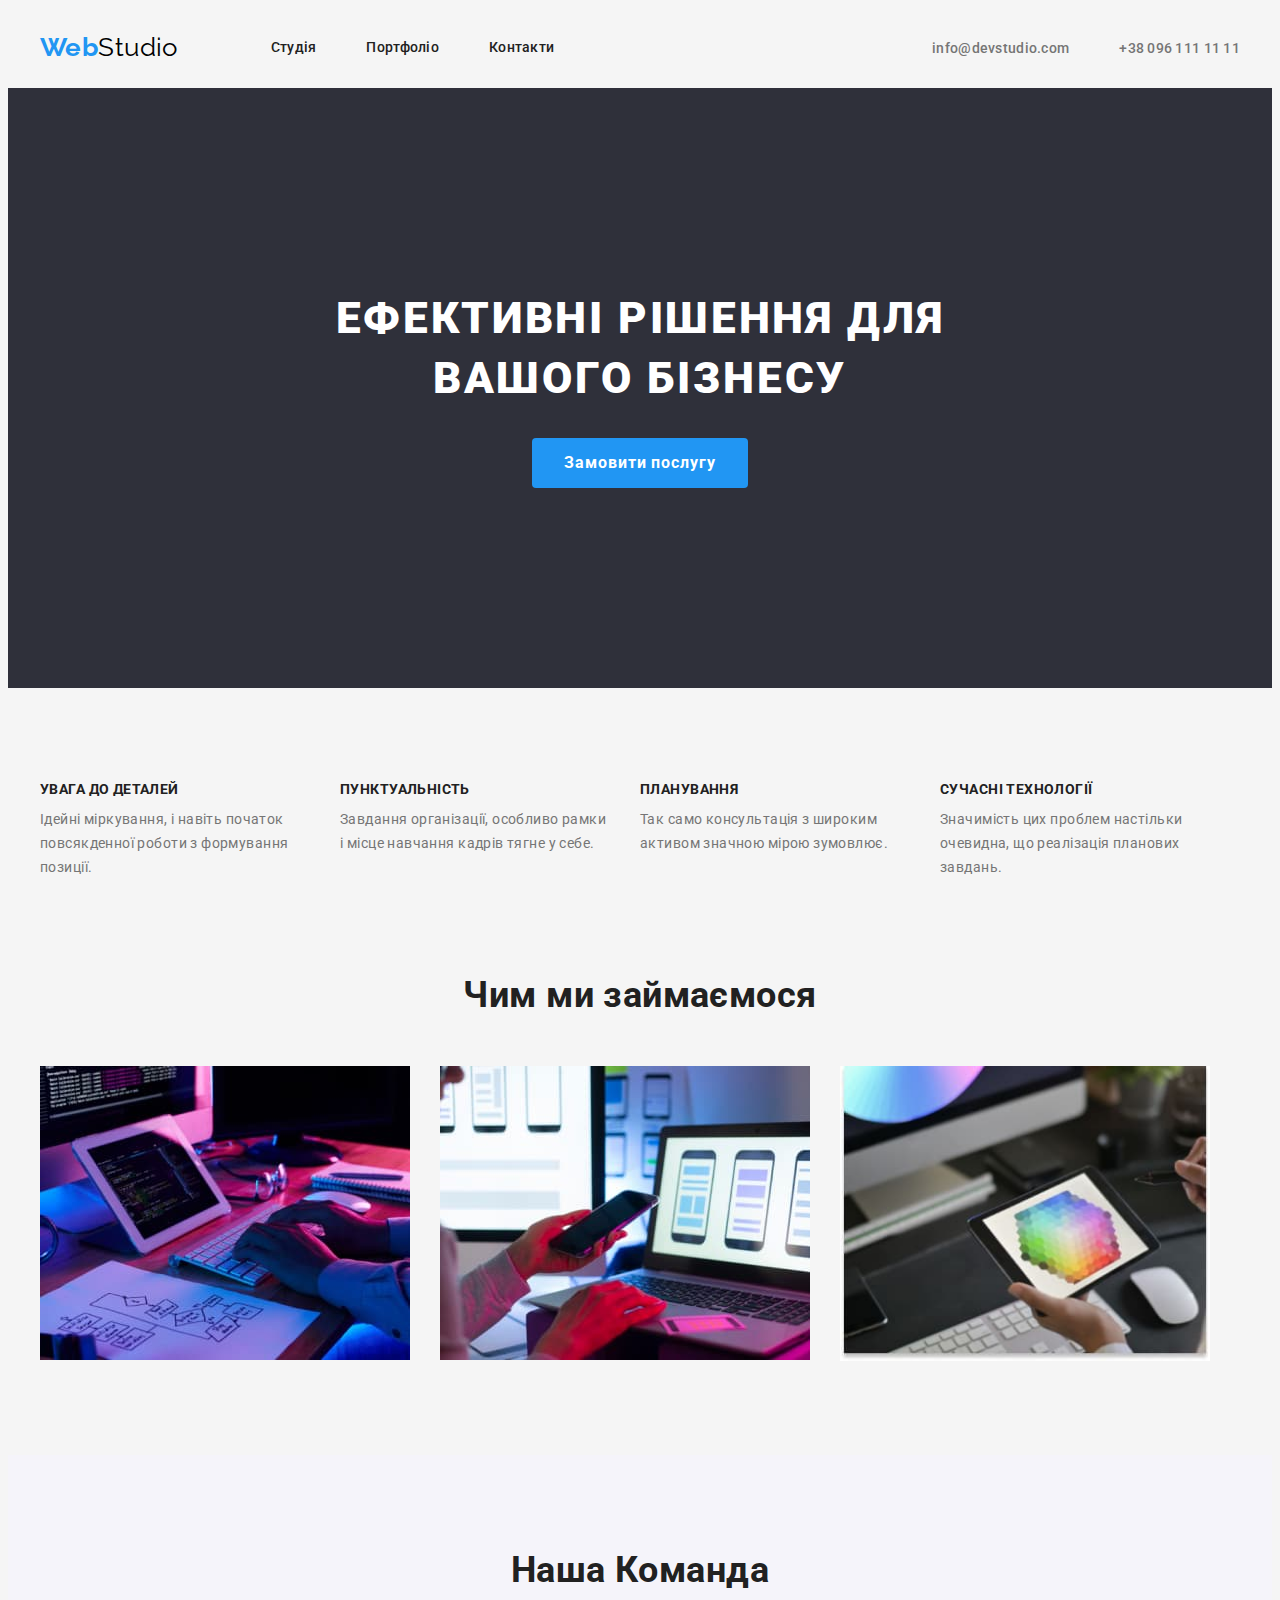
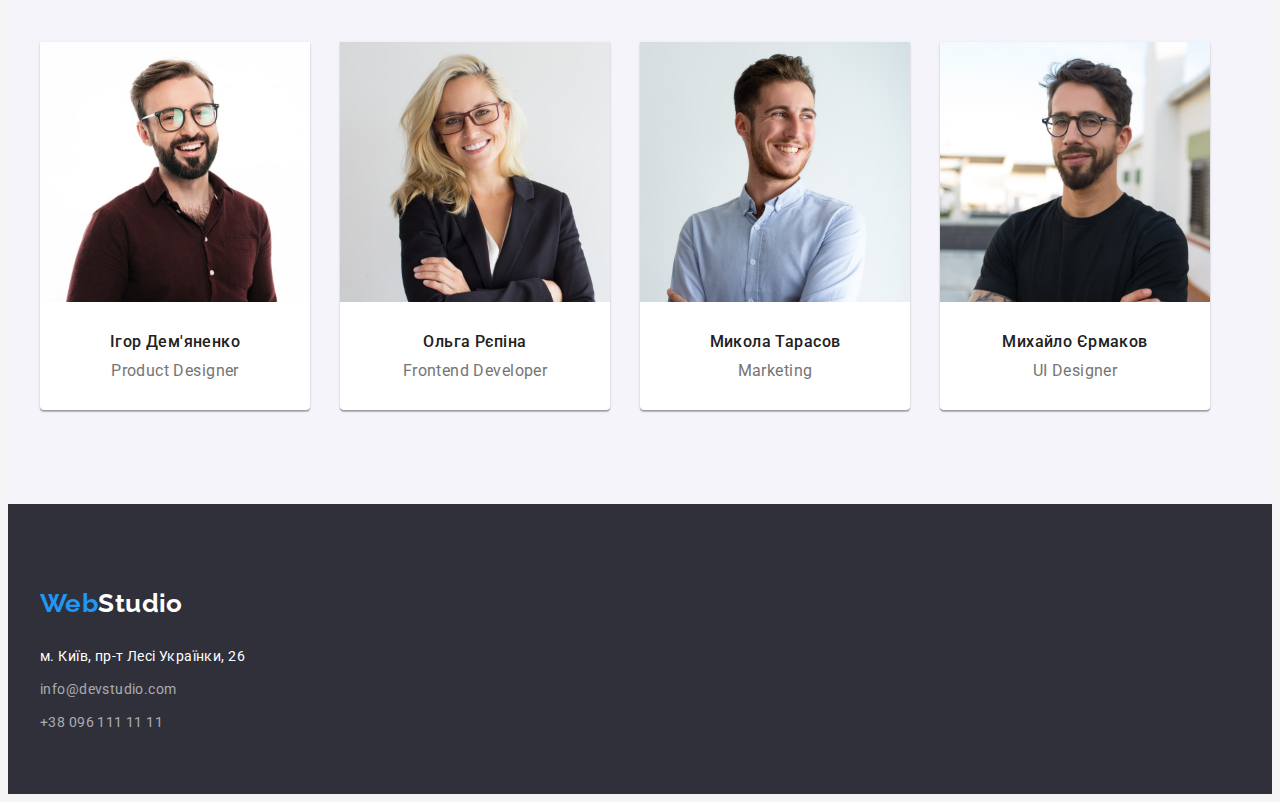
==== index.html @ d406f7ed "Initial commit" ====
<!DOCTYPE html>
<html lang="uk">
  <head>
    <meta charset="UTF-8" />
    <meta http-equiv="X-UA-Compatible" content="IE=edge" />
    <meta name="viewport" content="width=device-width, initial-scale=1.0" />
    <title>WebStudio</title>

    <!--Fonts-->
    <link rel="preconnect" href="https://fonts.googleapis.com" />
    <link rel="preconnect" href="https://fonts.gstatic.com" crossorigin />
    <link
      href="https://fonts.googleapis.com/css2?family=Raleway:wght@700&family=Roboto:wght@400;500;700;900&display=swap"
      rel="stylesheet"
    />
    <!-- Modern normalize-->
    <link
      rel="stylesheet"
      href="https://cdnjs.cloudflare.com/ajax/libs/modern-normalize/1.1.0/modern-normalize.min.css"
      integrity="sha512-wpPYUAdjBVSE4KJnH1VR1HeZfpl1ub8YT/NKx4PuQ5NmX2tKuGu6U/JRp5y+Y8XG2tV+wKQpNHVUX03MfMFn9Q=="
      crossorigin="anonymous"
      referrerpolicy="no-referrer"
    />

    <!--Custom styles-->
    <link rel="stylesheet" href="./css/styles.css" />
  </head>
  <body class="page">
    <!--Шапка сайту-->
    <header class="header-page">
      <div class="container header-container">
        <a class="logo" href="./index.html"
          >Web<span class="logo-header">Studio</span></a
        >
        <nav class="site-nav">
          <ul class="list-nav list">
            <li class="list-item header-item">
              <a class="link-nav" href="./index.html">Студія</a>
            </li>
            <li class="list-item header-item">
              <a class="link-nav" href="./portfolio.html">Портфоліо</a>
            </li>
            <li class="list-item header-item">
              <a class="link-nav" href="">Контакти</a>
            </li>
          </ul>
        </nav>

        <ul class="header-group list">
          <li class="list-item">
            <a class="link-contact" href="mailto:info@devstudio.com"
              >info@devstudio.com</a
            >
          </li>
          <li class="list-item">
            <a class="link-contact" href="tel:+38 096 111 11 11"
              >+38 096 111 11 11</a
            >
          </li>
        </ul>
      </div>
    </header>

    <!--Секція hero-->
    <main>
      <section class="hero">
        <div class="container hero-container">
          <h1 class="title">Ефективні рішення для вашого бізнесу</h1>
          <button class="btn-hero" type="button">Замовити послугу</button>
        </div>
      </section>

      <!--Особливості-->
      <section class="features section">
        <div class="container">
          <h2 hidden class="section-title">Особливості</h2>
          <ul class="list list-features">
            <li class="list-item features-item">
              <h3 class="subtitle">УВАГА ДО ДЕТАЛЕЙ</h3>
              <p class="desk">
                Ідейні міркування, і навіть початок повсякденної роботи з
                формування позиції.
              </p>
            </li>
            <li class="list-item features-item">
              <h3 class="subtitle">ПУНКТУАЛЬНІСТЬ</h3>
              <p class="desk">
                Завдання організації, особливо рамки і місце навчання кадрів
                тягне у себе.
              </p>
            </li>
            <li class="list-item features-item">
              <h3 class="subtitle">ПЛАНУВАННЯ</h3>
              <p class="desk">
                Так само консультація з широким активом значною мірою зумовлює.
              </p>
            </li>
            <li class="list-item features-item">
              <h3 class="subtitle">СУЧАСНІ ТЕХНОЛОГІЇ</h3>
              <p class="desk">
                Значимість цих проблем настільки очевидна, що реалізація
                планових завдань.
              </p>
            </li>
          </ul>
        </div>
      </section>

      <!--Секція з картинками-->
      <section class="services section">
        <div class="container">
          <h2 class="section-title">Чим ми займаємося</h2>
          <ul class="list services-list">
            <li class="list-item services-item">
              <img
                class="img"
                src="./images/box1.jpg"
                alt="розробка"
                width="370"
              />
            </li>
            <li class="list-item services-item">
              <img
                class="img"
                src="./images/box2.jpg"
                alt="оптимізація"
                width="370"
              />
            </li>
            <li class="list-item services-item">
              <img
                class="img"
                src="./images/box3.jpg"
                alt="дизайн"
                width="370"
              />
            </li>
          </ul>
        </div>
      </section>

      <!--Наша команда-->
      <section class="team section">
        <div class="container">
          <h2 class="section-title">Наша Команда</h2>
          <ul class="list team-list">
            <li class="team-item">
              <img
                class="img"
                src="./images/img1.jpg"
                alt="фото продакт дизайнера"
                width="270"
              />
              <div class="card">
                <h3 class="team-name">Ігор Дем'яненко</h3>
                <p class="team-position">Product Designer</p>
              </div>
            </li>
            <li class="team-item">
              <img
                class="img"
                src="./images/img2.jpg"
                alt="фото фронтендера"
                width="270"
              />
              <div class="card">
                <h3 class="team-name">Ольга Рєпіна</h3>
                <p class="team-position">Frontend Developer</p>
              </div>
            </li>
            <li class="team-item">
              <img
                class="img"
                src="./images/img3.jpg"
                alt="фото маркетолога"
                width="270"
              />
              <div class="card">
                <h3 class="team-name">Микола Тарасов</h3>
                <p class="team-position">Marketing</p>
              </div>
            </li>
            <li class="team-item">
              <img
                class="img"
                src="./images/img4.jpg"
                alt="фото дизайнера"
                width="270"
              />
              <div class="card">
                <h3 class="team-name">Михайло Єрмаков</h3>
                <p class="team-position">UI Designer</p>
              </div>
            </li>
          </ul>
        </div>
      </section>
    </main>

    <footer class="footer">
      <div class="container footer-container">
        <a class="logo" href="./index.html"
          >Web<span class="logo-accent">Studio</span></a
        >
        <address>
          <ul class="contacts-list">
            <li class="list-item contact-address">
              <a class="address" href="address:м. Київ, пр-т Лесі Українки, 26">
                м. Київ, пр-т Лесі Українки, 26
              </a>
            </li>
            <li class="list-item contact-mail">
              <a class="contacts link-nav" href="mailto:info@devstudio.com">
                info@devstudio.com
              </a>
            </li>
            <li class="list-item">
              <a class="contacts link-nav" href="tel:+38 096 111 11 11">
                +38 096 111 11 11</a
              >
            </li>
          </ul>
        </address>
      </div>
    </footer>
  </body>
</html>
---- css/styles.css ----
/* Основной цвет фона F5F5F5 */
/* Вторичный цвет фона 2F303A */
/* Основной цвет текста 212121 */
/* вторичный цвет текста 757575 */
/* доп.цвета лого,хедер голубой:2196F3, черный:000000 */
/* цвет кнопок 2196F3 */
/* цвет кнопок портфолио неакт F5F4FA */

:root {
  /* Fonts */

  --main-font: roboto, sans-serif;
  --logo-font: raleway, sans-serif;

  /* Text colors */

  --primary-color: #212121;
  --secondary-color: #757575;
  --hero-color: #ffffff;

  /* Background colors */

  --primary-bkgcolor: #f5f5f5;
  --secondary-bkgcolor: #2f303a;
  --body-bgk: #f5f5f5;

  /* Others */

  --button-color-hero: #2196f3;
  --button-color: #f5f4fa;
  --link-active: #2196f3;
  --light-bgk: #f5f4fa;
  --button-color-active: #188ce8;
  --logo-header: #000000;
  --contacts-footer: rgba(255, 255, 255, 0.6);
}

.page {
  background-color: var(--body-bgk);
  font-size: 14px;
  font-family: var(--main-font);
  letter-spacing: 0.03em;
  color: var(--primary-color);
}

.container {
  max-width: 1200px;
  padding: 0 15px 0 15px;
  margin-left: auto;
  margin-right: auto;
}

h1,
h2,
h3,
p,
ul {
  margin-top: 0;
  margin-bottom: 0;
  padding: 0;
}

.section {
  padding: 94px 0;
  width: 100%;
}

/* IMAGES */

img {
  display: block;
  max-width: 100%;
  height: auto;
}

/* Header */

.header {
  border-bottom: 1px solid #ececec;
}

.header-group {
  color: var(--secondary-color);
  font-weight: 500;
  line-height: 1.14;
  letter-spacing: 0.02em;
  display: flex;
  align-items: center;
}

.site-nav {
  display: flex;
  align-items: center;
  margin-right: auto;
  margin-left: 0;
}

.header-container {
  display: flex;
  align-items: center;
}

.header-link .header-item {
  display: block;
  align-items: center;
}

.header-item {
  padding-top: 32px;
  padding-bottom: 32px;
}

.header-group .list-item + .list-item {
  margin-left: auto;
  margin-right: 0;
}

.logo {
  font-style: Bold;
  font-size: 26px;
  font-weight: 700;
  color: var(--link-active);
  text-decoration: none;
  font-family: var(--logo-font);
  line-height: 1.19;
  display: block;
  align-items: center;
  padding-top: 24px;
  padding-bottom: 25px;
}

.logo-header {
  color: var(--logo-header);
  font-family: var(--logo-font);
  font-weight: 400;
  line-height: 1.19;
}

.list-nav {
  font-weight: 500;
  line-height: 1.14;
  letter-spacing: 0.02em;
  display: flex;
  min-width: 45px;
  margin-left: 93px;
  margin-right: auto;
}

.link-nav:hover,
.link-nav:focus {
  color: var(--link-active);
}

.link-nav {
  text-decoration: none;
  color: var(--primary-color);
}

.list-nav li {
  margin-right: 50px;
}

.header-group li {
  margin-right: 50px;
}

.list-item,
.list,
.contacts-list,
.btn-list,
.work-list {
  list-style: none;
  font-style: normal;
}

.link-contact:hover,
.link-contact:focus {
  color: var(--link-active);
}

.link-contact {
  font-size: 14px;
  font-weight: 500;
  line-height: calc(16 / 14);
  text-decoration: none;
  letter-spacing: 0.02em;
  color: var(--secondary-color);
  margin-top: 32px;
  margin-bottom: 32px;
}

/* Hero */

.hero {
  background-color: var(--secondary-bkgcolor);
  padding-top: 200px;
  padding-bottom: 200px;
}

.hero-container {
  display: flex;
  text-align: center;
  flex-direction: column;
}

.title {
  color: var(--hero-color);
  font-weight: 900;
  font-size: 44px;
  line-height: calc(60 / 44);
  text-align: center;
  text-transform: uppercase;
  letter-spacing: 0.06em;
  margin-top: 0;
  margin-bottom: 30px;
  width: 696px;
  margin-left: auto;
  margin-right: auto;
}

.btn-hero {
  font-family: inherit;
  background-color: var(--button-color-hero);
  color: var(--hero-color);
  font-weight: 700;
  font-size: 16px;
  line-height: calc(30 / 16);
  text-align: center;
  cursor: pointer;
  letter-spacing: 0.06em;
  border-radius: 4px;
  padding: 10px 32px;
  min-width: 216px;
  min-height: 50px;
  display: block;
  margin-left: auto;
  margin-right: auto;
  border: none;
}

/*Features*/

.features {
  background-color: var(--primary-bkgcolor);
  padding-bottom: 0;
}

.subtitle {
  font-size: 14px;
  line-height: 1.14;
  letter-spacing: 0.03em;
  text-transform: uppercase;
  margin-top: 0;
  margin-bottom: 10px;
}

.features p {
  color: var(--secondary-color);
  font-weight: 400;
  line-height: 1.71;
}

.list-features {
  display: flex;
  gap: 30px;
}

.features-item {
  width: 270px;
}

.desk {
  color: var(--secondary-color);
  font-size: 14px;
  letter-spacing: 0.03em;
}

/*Services*/

.services {
  background-color: var(--primary-bkgcolor);
}

.section-title {
  font-weight: 700;
  font-size: 36px;
  line-height: 1.17;
  text-align: center;
  margin-bottom: 50px;
}

.services-list {
  display: flex;
  gap: 30px;
}

.services-item {
  width: 370px;
}

/*Team*/

.team {
  background-color: var(--light-bgk);
}

.team-list {
  display: flex;
  gap: 30px;
}

.team-item {
  background-color: var(--hero-color);
  width: 270px;
  box-shadow: 0px 1px 3px rgba(0, 0, 0, 0.12), 0px 1px 1px rgba(0, 0, 0, 0.14),
    0px 2px 1px rgba(0, 0, 0, 0.2);
  border-radius: 0px 0px 4px 4px;
}

.card {
  padding-top: 30px;
}

.team-name {
  font-weight: 500;
  font-size: 16px;
  line-height: 1.19;
  text-align: center;
  margin-bottom: 10px;
}

.team-position {
  color: var(--secondary-color);
  font-weight: 400;
  font-size: 16px;
  line-height: 1.19;
  text-align: center;
  padding-bottom: 30px;
}

/*Footer*/

.footer {
  background-color: var(--secondary-bkgcolor);
  padding-top: 60px;
  padding-bottom: 60px;
}

.logo-accent {
  color: var(--hero-color);
  font-family: var(--logo-font);
  line-height: calc(31 / 26);
}

.address {
  font-size: 14px;
  line-height: calc(24 / 14);
  text-decoration: none;
  color: var(--hero-color);
}
.contacts {
  font-size: 14px;
  line-height: calc(24 / 14);
  text-decoration: none;
  color: var(--contacts-footer);
}

.contact-mail {
  margin-bottom: 9px;
}

.contact-address {
  margin-bottom: 9px;
}

/* Portfolio Buttons */

.filters {
  display: flex;
  justify-content: center;
  margin-bottom: 50px;
}

.btn-filter {
  font-family: inherit;
  background-color: var(--button-color);
  color: var(--primary-color);
  font-size: 16px;
  font-weight: 500;
  line-height: calc(26 / 16);
  text-align: center;
  cursor: pointer;
  border: none;
  border-radius: 4px;
  padding: 6px 22px;
  display: inline-block;
  min-width: 73px;
  margin-right: 8px;
}

.btn-filter:hover,
.btn-filter:focus {
  color: var(--hero-color);
  background-color: var(--link-active);
}

/* Portfolio Projects */

.page-body {
  background-color: var(--hero-color);
}

.portfolio-cards {
  background: #ffffff;
  border-top: 1px solid #eeeeee;
  border-bottom: 1px solid #eeeeee;
  border-left: 1px solid #eeeeee;
  border-right: 1px solid #eeeeee;
  padding: 20px 24px 20px 24px;
}

.project-name {
  font-size: 18px;
  font-weight: 700;
  line-height: calc(36 / 18);
  letter-spacing: 0.06em;
  color: var(--primary-color);
}

.work-type {
  color: var(--secondary-color);
  font-size: 16px;
  line-height: calc(30 / 16);
  margin-top: 4px;
}
.works {
  display: flex;
  flex-wrap: wrap;
  gap: 30px;
}

.work-list {
  width: 370px;
}
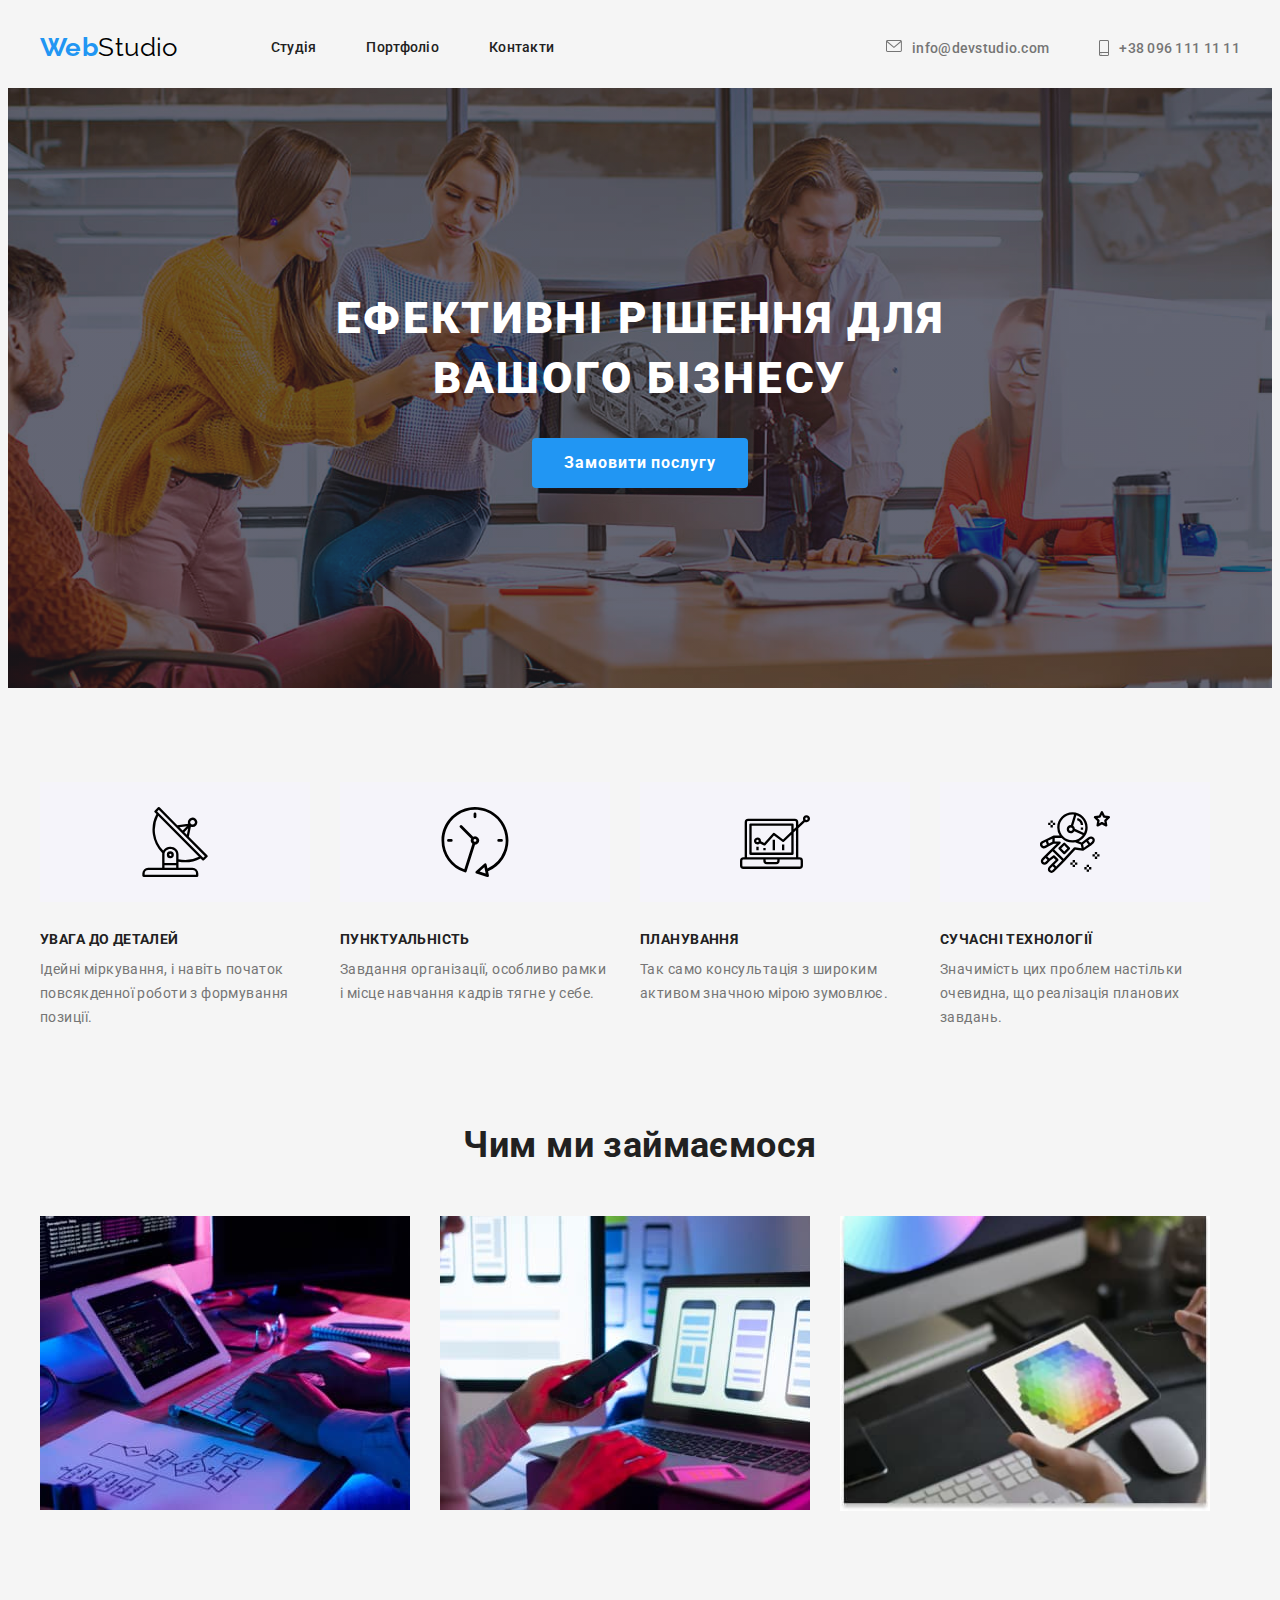
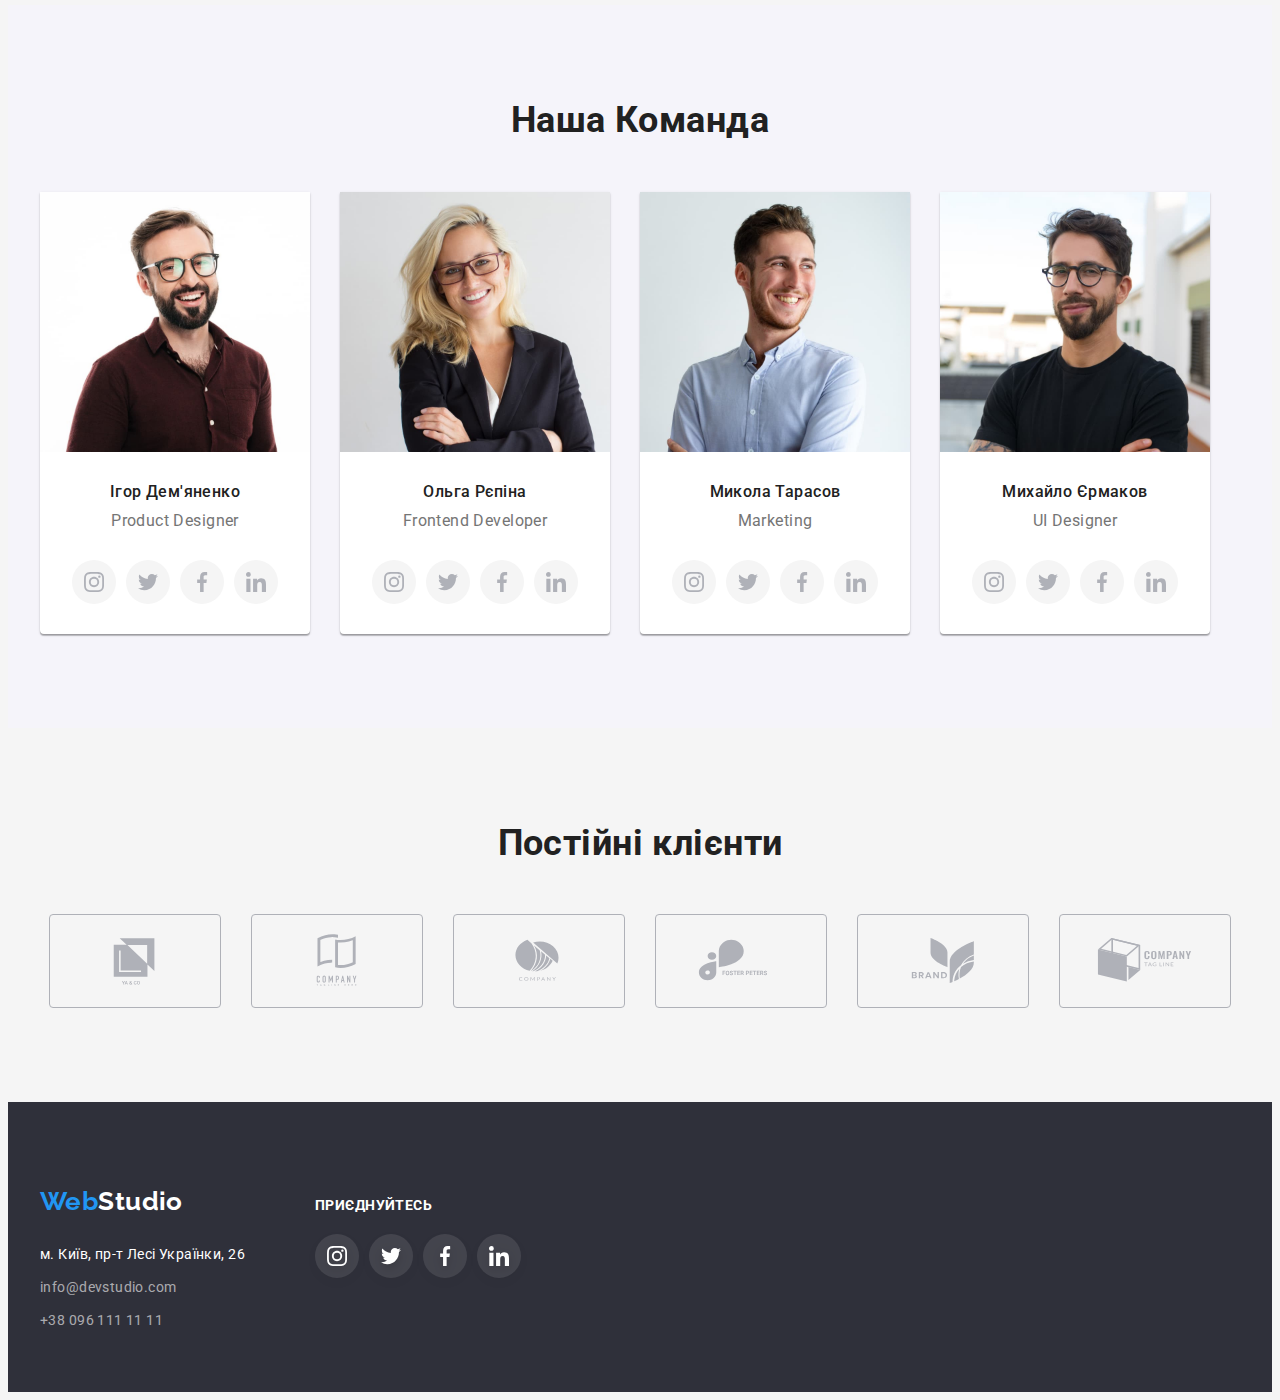
==== commit 667942c3: "addedsvg" ====
--- a/index.html
+++ b/index.html
@@ -48,15 +48,19 @@
 
         <ul class="header-group list">
           <li class="list-item">
-            <a class="link-contact" href="mailto:info@devstudio.com"
-              >info@devstudio.com</a
-            >
-          </li>
+            <a class="link-contact" href="mailto:info@devstudio.com">
+             <svg class="link-address" width="16" height="12">
+             <use href="./images/icons.svg#icon-envelope-hover"></use>
+             </svg>info@devstudio.com</a>
+            </li>
+          
           <li class="list-item">
-            <a class="link-contact" href="tel:+38 096 111 11 11"
-              >+38 096 111 11 11</a
-            >
-          </li>
+            <a class="link-contact" href="tel:+38 096 111 11 11">
+              <svg class="link-address" width="10" height="16">
+                <use href="./images/icons.svg#icon-smartphone"></use>
+              </svg>
+              +38 096 111 11 11</a>
+            </li>
         </ul>
       </div>
     </header>
@@ -76,6 +80,9 @@
           <h2 hidden class="section-title">Особливості</h2>
           <ul class="list list-features">
             <li class="list-item features-item">
+              <div class="icon-block"><svg class="feature-icon" width="70" height="70">
+                  <use href="./images/icons.svg#icon-antenna-1"></use>
+                </svg></div>
               <h3 class="subtitle">УВАГА ДО ДЕТАЛЕЙ</h3>
               <p class="desk">
                 Ідейні міркування, і навіть початок повсякденної роботи з
@@ -83,6 +90,9 @@
               </p>
             </li>
             <li class="list-item features-item">
+              <div class="icon-block"><svg class="feature-icon" width="70" height="70">
+                  <use href="./images/icons.svg#icon-clock-1"></use>
+                </svg></div>
               <h3 class="subtitle">ПУНКТУАЛЬНІСТЬ</h3>
               <p class="desk">
                 Завдання організації, особливо рамки і місце навчання кадрів
@@ -90,12 +100,18 @@
               </p>
             </li>
             <li class="list-item features-item">
+              <div class="icon-block"><svg class="feature-icon" width="70" height="70">
+                  <use href="./images/icons.svg#icon-diagram-1"></use>
+                </svg></div>
               <h3 class="subtitle">ПЛАНУВАННЯ</h3>
               <p class="desk">
                 Так само консультація з широким активом значною мірою зумовлює.
               </p>
             </li>
             <li class="list-item features-item">
+              <div class="icon-block"><svg class="feature-icon" width="70" height="70">
+                  <use href="./images/icons.svg#icon-astronaut-1"></use>
+                </svg></div>
               <h3 class="subtitle">СУЧАСНІ ТЕХНОЛОГІЇ</h3>
               <p class="desk">
                 Значимість цих проблем настільки очевидна, що реалізація
@@ -154,9 +170,40 @@
               <div class="card">
                 <h3 class="team-name">Ігор Дем'яненко</h3>
                 <p class="team-position">Product Designer</p>
-              </div>
-            </li>
-            <li class="team-item">
+                <ul class="list socials">
+                  <li class="list-item socials-item">
+                    <a class="social-links" href="https://instagram.com" target="_blank" rel="noopener noreferrer"
+                      aria-label="Instagram"><svg class="socials-icon" width="20" height="20">
+                        <use href="./images/icons.svg#icon-instagram-2"></use>
+                      </svg>
+                    </a>
+                  </li>
+                  <li class="list-item socials-item">
+                    <a class="social-links" href="https://twitter.com" target="_blank" rel="noopener noreferrer"
+                      aria-label="Twitter"><svg class="socials-icon" width="20" height="20">
+                        <use href="./images/icons.svg#icon-twitter-1"></use>
+                      </svg>
+                    </a>
+                  </li>
+                  <li class="list-item socials-item">
+                    <a class="social-links" href="https://facebook.com" target="_blank" rel="noopener noreferrer"
+                      aria-label="Facebook"><svg class="socials-icon" width="20" height="20">
+                        <use href="./images/icons.svg#icon-facebook-1"></use>
+                      </svg>
+                    </a>
+                  </li>
+                  <li class="list-item socials-item">
+                    <a class="social-links" href="https://linkedin.com" target="_blank" rel="noopener noreferrer"
+                      aria-label="Linkedin"><svg class="socials-icon" width="20" height="20">
+                        <use href="./images/icons.svg#icon-linkedin-1"></use>
+                      </svg>
+                    </a>
+                  </li>
+                </ul>
+                </div>
+                </li>
+                
+            <li class="team-item socials-item">
               <img
                 class="img"
                 src="./images/img2.jpg"
@@ -166,7 +213,38 @@
               <div class="card">
                 <h3 class="team-name">Ольга Рєпіна</h3>
                 <p class="team-position">Frontend Developer</p>
-              </div>
+                <ul class="list socials">
+                  <li class="list-item socials-item">
+                    <a class="social-links" href="https://instagram.com" target="_blank" rel="noopener noreferrer"
+                      aria-label="Instagram"><svg class="socials-icon" width="20" height="20">
+                        <use href="./images/icons.svg#icon-instagram-2"></use>
+                      </svg>
+                    </a>
+                  </li>
+                  <li class="list-item socials-item">
+                    <a class="social-links" href="https://twitter.com" target="_blank" rel="noopener noreferrer"
+                      aria-label="Twitter"><svg class="socials-icon" width="20" height="20">
+                        <use href="./images/icons.svg#icon-twitter-1"></use>
+                      </svg>
+                    </a>
+                  </li>
+                  <li class="list-item socials-item">
+                    <a class="social-links" href="https://facebook.com" target="_blank" rel="noopener noreferrer"
+                      aria-label="Facebook"><svg class="socials-icon" width="20" height="20">
+                        <use href="./images/icons.svg#icon-facebook-1"></use>
+                      </svg>
+                    </a>
+                  </li>
+                  <li class="list-item socials-item">
+                    <a class="social-links" href="https://linkedin.com" target="_blank" rel="noopener noreferrer"
+                      aria-label="Linkedin"><svg class="socials-icon" width="20" height="20">
+                        <use href="./images/icons.svg#icon-linkedin-1"></use>
+                      </svg>
+                    </a>
+                  </li>
+                </ul>
+                </div>
+                </li>
             </li>
             <li class="team-item">
               <img
@@ -178,7 +256,38 @@
               <div class="card">
                 <h3 class="team-name">Микола Тарасов</h3>
                 <p class="team-position">Marketing</p>
-              </div>
+                <ul class="list socials">
+                  <li class="list-item socials-item">
+                    <a class="social-links" href="https://instagram.com" target="_blank" rel="noopener noreferrer"
+                      aria-label="Instagram"><svg class="socials-icon" width="20" height="20">
+                        <use href="./images/icons.svg#icon-instagram-2"></use>
+                      </svg>
+                    </a>
+                  </li>
+                  <li class="list-item socials-item">
+                    <a class="social-links" href="https://twitter.com" target="_blank" rel="noopener noreferrer"
+                      aria-label="Twitter"><svg class="socials-icon" width="20" height="20">
+                        <use href="./images/icons.svg#icon-twitter-1"></use>
+                      </svg>
+                    </a>
+                  </li>
+                  <li class="list-item socials-item">
+                    <a class="social-links" href="https://facebook.com" target="_blank" rel="noopener noreferrer"
+                      aria-label="Facebook"><svg class="socials-icon" width="20" height="20">
+                        <use href="./images/icons.svg#icon-facebook-1"></use>
+                      </svg>
+                    </a>
+                  </li>
+                  <li class="list-item socials-item">
+                    <a class="social-links" href="https://linkedin.com" target="_blank" rel="noopener noreferrer"
+                      aria-label="Linkedin"><svg class="socials-icon" width="20" height="20">
+                        <use href="./images/icons.svg#icon-linkedin-1"></use>
+                      </svg>
+                    </a>
+                  </li>
+                </ul>
+                </div>
+                </li>
             </li>
             <li class="team-item">
               <img
@@ -190,21 +299,102 @@
               <div class="card">
                 <h3 class="team-name">Михайло Єрмаков</h3>
                 <p class="team-position">UI Designer</p>
-              </div>
-            </li>
-          </ul>
+                <ul class="list socials">
+                  <li class="list-item socials-item">
+                    <a class="social-links" href="https://instagram.com" target="_blank" rel="noopener noreferrer"
+                      aria-label="Instagram"><svg class="socials-icon" width="20" height="20">
+                        <use href="./images/icons.svg#icon-instagram-2"></use>
+                      </svg>
+                    </a>
+                  </li>
+                  <li class="list-item socials-item">
+                    <a class="social-links" href="https://twitter.com" target="_blank" rel="noopener noreferrer"
+                      aria-label="Twitter"><svg class="socials-icon" width="20" height="20">
+                        <use href="./images/icons.svg#icon-twitter-1"></use>
+                      </svg>
+                    </a>
+                  </li>
+                  <li class="list-item socials-item">
+                    <a class="social-links" href="https://facebook.com" target="_blank" rel="noopener noreferrer"
+                      aria-label="Facebook"><svg class="socials-icon" width="20" height="20">
+                        <use href="./images/icons.svg#icon-facebook-1"></use>
+                      </svg>
+                    </a>
+                  </li>
+                  <li class="list-item socials-item">
+                    <a class="social-links" href="https://linkedin.com" target="_blank" rel="noopener noreferrer"
+                      aria-label="Linkedin"><svg class="socials-icon" width="20" height="20">
+                        <use href="./images/icons.svg#icon-linkedin-1"></use>
+                      </svg>
+                    </a>
+                  </li>
+                </ul>
+                </div>
+              </li>
+            </li>
+          </ul>
+        </div>
+      </section>
+
+      <section class="section clients">
+        <div class="container">
+          <h2 class="section-title">Постійні клієнти</h2>
+          <ul class="list clients-list">
+            <li class="list-item clients-item">
+              <div class="clients-block"><a class="clients-link link" href="" width="170px" heighth="92px">
+                  <svg class="clients-icon" width="106" height="60">
+                    <use href="./images/icons.svg#icon-Logo"></use>
+                  </svg>
+                </a></div>
+            </li>
+            <li class="list-item clients-item">
+              <div class="clients-block"><a class="clients-link link" href="" width="170px" heighth="92px">
+                  <svg class="clients-icon" width="106" height="60">
+                    <use href="./images/icons.svg#icon-Logo-1"></use>
+                  </svg>
+                </a></div>
+            </li>
+            <li class="list-item clients-item">
+              <div class="clients-block"><a class="clients-link link" href="" width="170px" heighth="92px">
+                  <svg class="clients-icon" width="106" height="60"> class="" width="41px" height="47px"<use
+                      href="./images/icons.svg#icon-Logo-2"></use></svg>
+                </a></div>
+            </li>
+            <li class="list-item clients-item">
+              <div class="clients-block"><a class="clients-link link" href="" width="170px" heighth="92px">
+                  <svg class="clients-icon" width="106" height="60">
+                    <use href="./images/icons.svg#icon-Logo-3"></use>
+                  </svg>
+                </a></div>
+            </li>
+            <li class="list-item clients-item">
+              <div class="clients-block"><a class="clients-link link" href="" width="170px" heighth="92px">
+                  <svg class="clients-icon" width="106" height="60">
+                    <use href="./images/icons.svg#icon-Logo-4"></use>
+                  </svg>
+                </a></div>
+            </li>
+            <li class="list-item clients-item">
+              <div class="clients-block"><a class="clients-link link" href="" width="170px" heighth="92px">
+                  <svg class="clients-icon" width="106" height="60">
+                    <use href="./images/icons.svg#icon-Logo-5"></use>
+                  </svg>
+                </a></div>
+            </li>
+          </ul>
+      
         </div>
       </section>
     </main>
 
     <footer class="footer">
       <div class="container footer-container">
+        <div>
         <a class="logo" href="./index.html"
-          >Web<span class="logo-accent">Studio</span></a
-        >
+          >Web<span class="logo-accent">Studio</span></a>
         <address>
           <ul class="contacts-list">
-            <li class="list-item contact-address">
+           <li class="list-item contact-address">
               <a class="address" href="address:м. Київ, пр-т Лесі Українки, 26">
                 м. Київ, пр-т Лесі Українки, 26
               </a>
@@ -221,6 +411,43 @@
             </li>
           </ul>
         </address>
+        </div>
+      
+
+      <div class="social-links-block">
+        <ul class="social-list-footer">
+          <p class="social-links-title">приєднуйтесь</p>
+          <ul class="list social-links-footer">
+            <li class="list-item socials-item">
+              <a class="social-links sl-footer" href="https://instagram.com" target="_blank" rel="noopener noreferrer"
+                aria-label="Instagram"><svg class="socials-icon si-footer" width="20" height="20">
+                  <use href="./images/icons.svg#icon-instagram-2"></use>
+                </svg>
+              </a>
+            </li>
+            <li class="list-item socials-item">
+              <a class="social-links sl-footer" href="https://twitter.com" target="_blank" rel="noopener noreferrer"
+                aria-label="Twitter"><svg class="socials-icon si-footer" width="20" height="20">
+                  <use href="./images/icons.svg#icon-twitter-1"></use>
+                </svg>
+              </a>
+            </li>
+            <li class="list-item socials-item">
+              <a class="social-links sl-footer" href="https://facebook.com" target="_blank" rel="noopener noreferrer"
+                aria-label="Facebook"><svg class="socials-icon si-footer" width="20" height="20">
+                  <use href="./images/icons.svg#icon-facebook-1"></use>
+                </svg>
+              </a>
+            </li>
+            <li class="list-item socials-item">
+              <a class="social-links sl-footer" href="https://linkedin.com" target="_blank" rel="noopener noreferrer"
+                aria-label="Linkedin"><svg class="socials-icon si-footer" width="20" height="20">
+                  <use href="./images/icons.svg#icon-linkedin-1"></use>
+                </svg>
+              </a>
+            </li></ul>
+        </ul>
+      </div>
       </div>
     </footer>
   </body>
--- a/css/styles.css
+++ b/css/styles.css
@@ -33,10 +33,11 @@
   --button-color-active: #188ce8;
   --logo-header: #000000;
   --contacts-footer: rgba(255, 255, 255, 0.6);
+  --social-links: #AFB1B8;
 }
 
 .page {
-  background-color: var(--body-bgk);
+  background-color: var(--primary-bkgcolor);
   font-size: 14px;
   font-family: var(--main-font);
   letter-spacing: 0.03em;
@@ -156,6 +157,11 @@
   color: var(--primary-color);
 }
 
+.link:hover,
+.link:focus {
+  color: var(--link-active);
+}
+
 .list-nav li {
   margin-right: 50px;
 }
@@ -179,6 +185,8 @@
 }
 
 .link-contact {
+  display: flex;
+  gap: 10px;
   font-size: 14px;
   font-weight: 500;
   line-height: calc(16 / 14);
@@ -189,10 +197,24 @@
   margin-bottom: 32px;
 }
 
+.link-address {
+  fill: currentColor;
+  display: flex;
+  gap: 10px;
+}
+
 /* Hero */
 
 .hero {
+  background-image: linear-gradient(rgba(47, 48, 58, 0.4), rgba(47, 48, 58, 0.4)), url(../images/Img_hero.png);
   background-color: var(--secondary-bkgcolor);
+  max-width: 1600px;
+  background-position: center;
+  background-repeat: no-repeat;
+  background-size: cover;
+  margin-left: auto;
+  margin-right: auto;
+  padding-top: 200px;
   padding-top: 200px;
   padding-bottom: 200px;
 }
@@ -269,6 +291,23 @@
   width: 270px;
 }
 
+.feature-icon {
+  display: flex;
+  border-radius: 4px;
+  
+}
+
+.icon-block {
+  display: flex;
+  gap: 30px;
+  align-items: center;
+  justify-content: center;
+  width: 270px;
+  height: 120px;
+  background-color: var(--light-bgk);
+  margin-bottom: 30px;
+}
+
 .desk {
   color: var(--secondary-color);
   font-size: 14px;
@@ -335,7 +374,68 @@
   font-size: 16px;
   line-height: 1.19;
   text-align: center;
+  padding-bottom:30px;
+}
+
+.socials {
+  display:flex;
+  gap: 10px;
+  justify-content: center;
   padding-bottom: 30px;
+}
+
+.social-links {
+  width: 44px;
+  height: 44px;
+  background-color: var(--primary-bkgcolor);
+  border-radius: 50%;
+  display: flex;
+  align-items: center;
+  justify-content: center;
+  color: var(--social-links);
+}
+
+.social-links:hover,
+.social-links:focus {
+  color: var(--hero-color);
+  background-color: var(--link-active);
+}
+
+.socials-icon {
+  fill: currentColor;
+}
+
+/* CLIENTS */
+
+.clients-list {
+  display: flex;
+  gap: 30px;
+  justify-content: center;
+}
+
+.clients {
+  background-color: var(--primary-bkgcolor);
+}
+
+.clients-icon {
+  display: flex;
+  fill: currentColor;
+}
+
+.clients-link {
+  color: var(--social-links);
+  display: flex;
+  justify-content: center;
+  align-items: center;
+  border: 1px solid var(--social-links);
+  border-radius: 4px;
+  width: 170px;
+  height: 92px;
+}
+
+.clients-link:hover,
+.clients-link:focus {
+  border: 1px solid var(--button-color-hero);
 }
 
 /*Footer*/
@@ -357,6 +457,12 @@
   line-height: calc(24 / 14);
   text-decoration: none;
   color: var(--hero-color);
+ 
+}
+
+.address-footer {
+  display: flex;
+  
 }
 .contacts {
   font-size: 14px;
@@ -371,6 +477,38 @@
 
 .contact-address {
   margin-bottom: 9px;
+}
+
+.social-links-block {
+  display: flex;
+  
+}
+
+.footer-container {
+  display: flex;
+  gap: 70px;
+  align-items: baseline;
+}
+
+.social-links-title {
+  font-weight: 700;
+  font-size: 14px;
+  line-height: 1.14;
+  letter-spacing: 0.03em;
+  text-transform: uppercase;
+  color: var(--hero-color);
+  margin-bottom: 20px;
+}
+
+.sl-footer {
+  background-color: rgba(255, 255, 255, 0.1);
+  color: var(--hero-color);
+  filter: drop-shadow(0px 4px 4px rgba(0, 0, 0, 0.25));
+}
+
+.social-links-footer {
+  display: flex;
+  gap: 10px;
 }
 
 /* Portfolio Buttons */
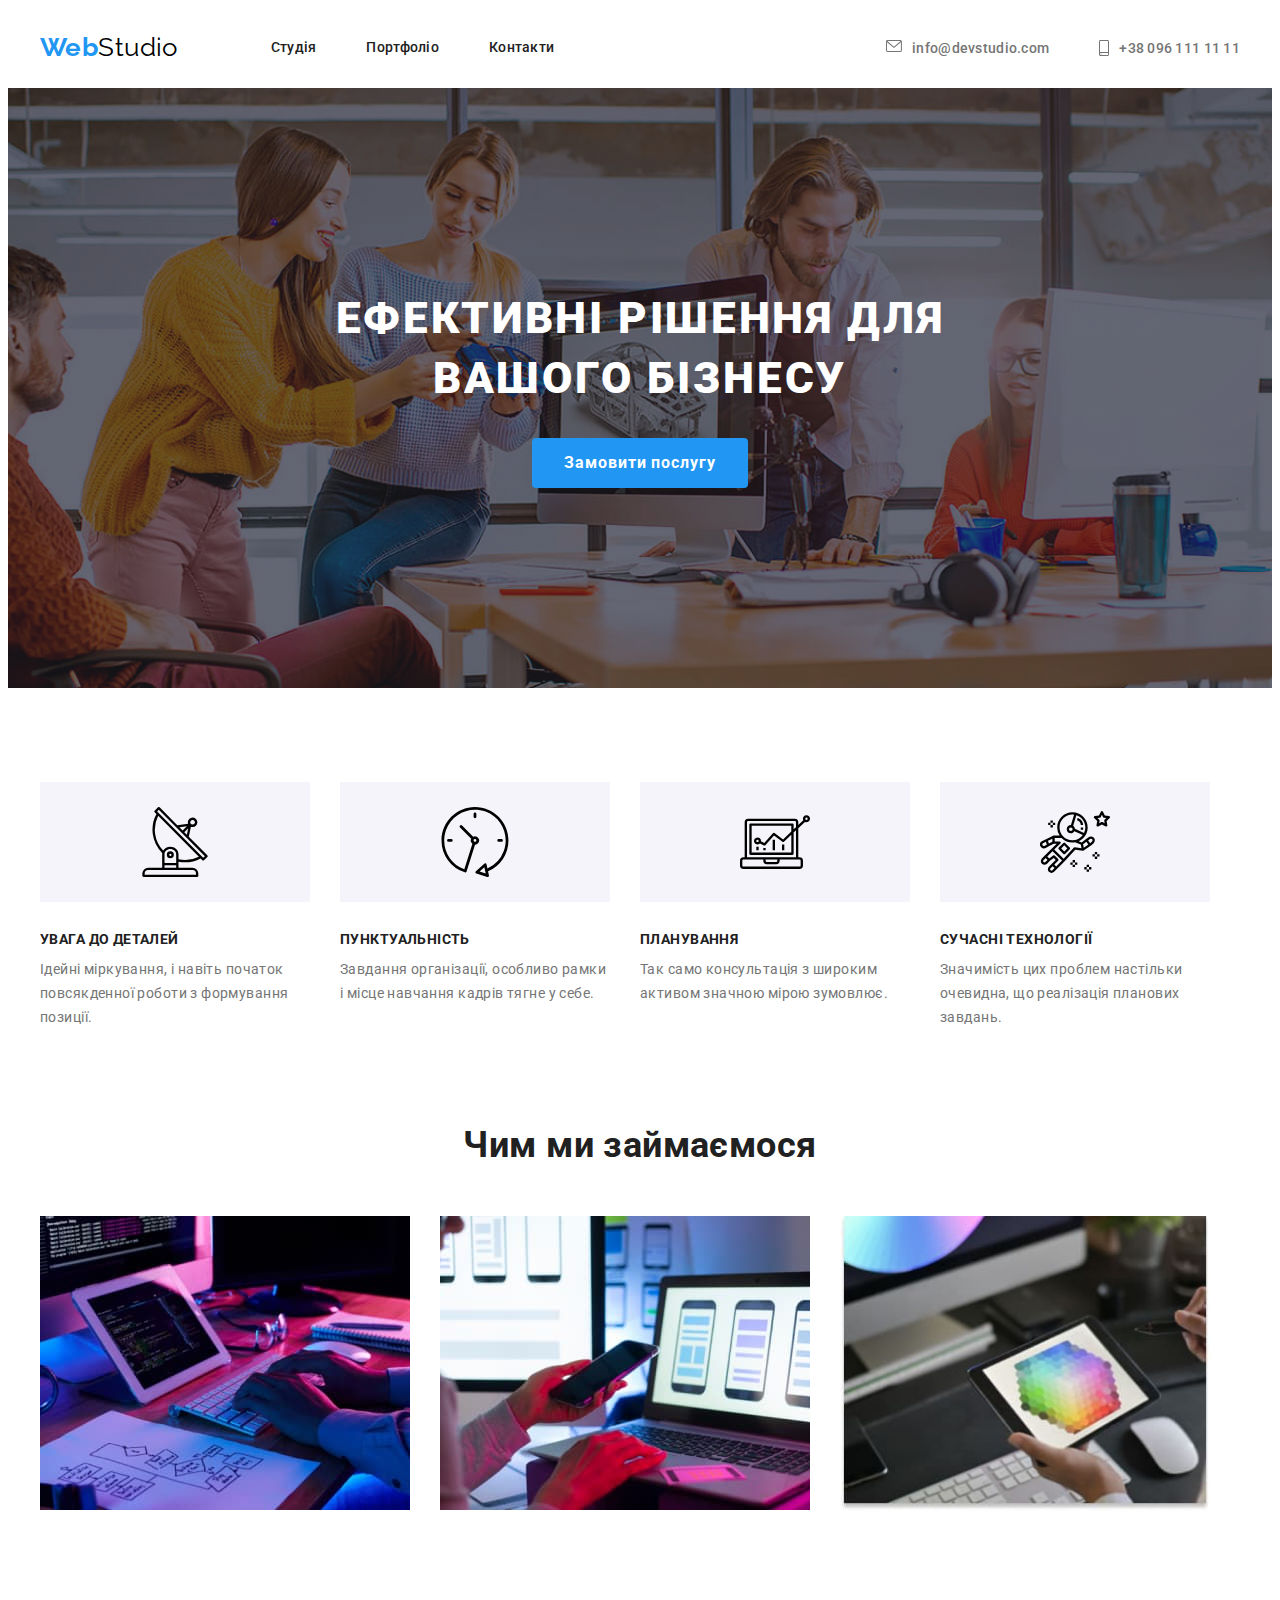
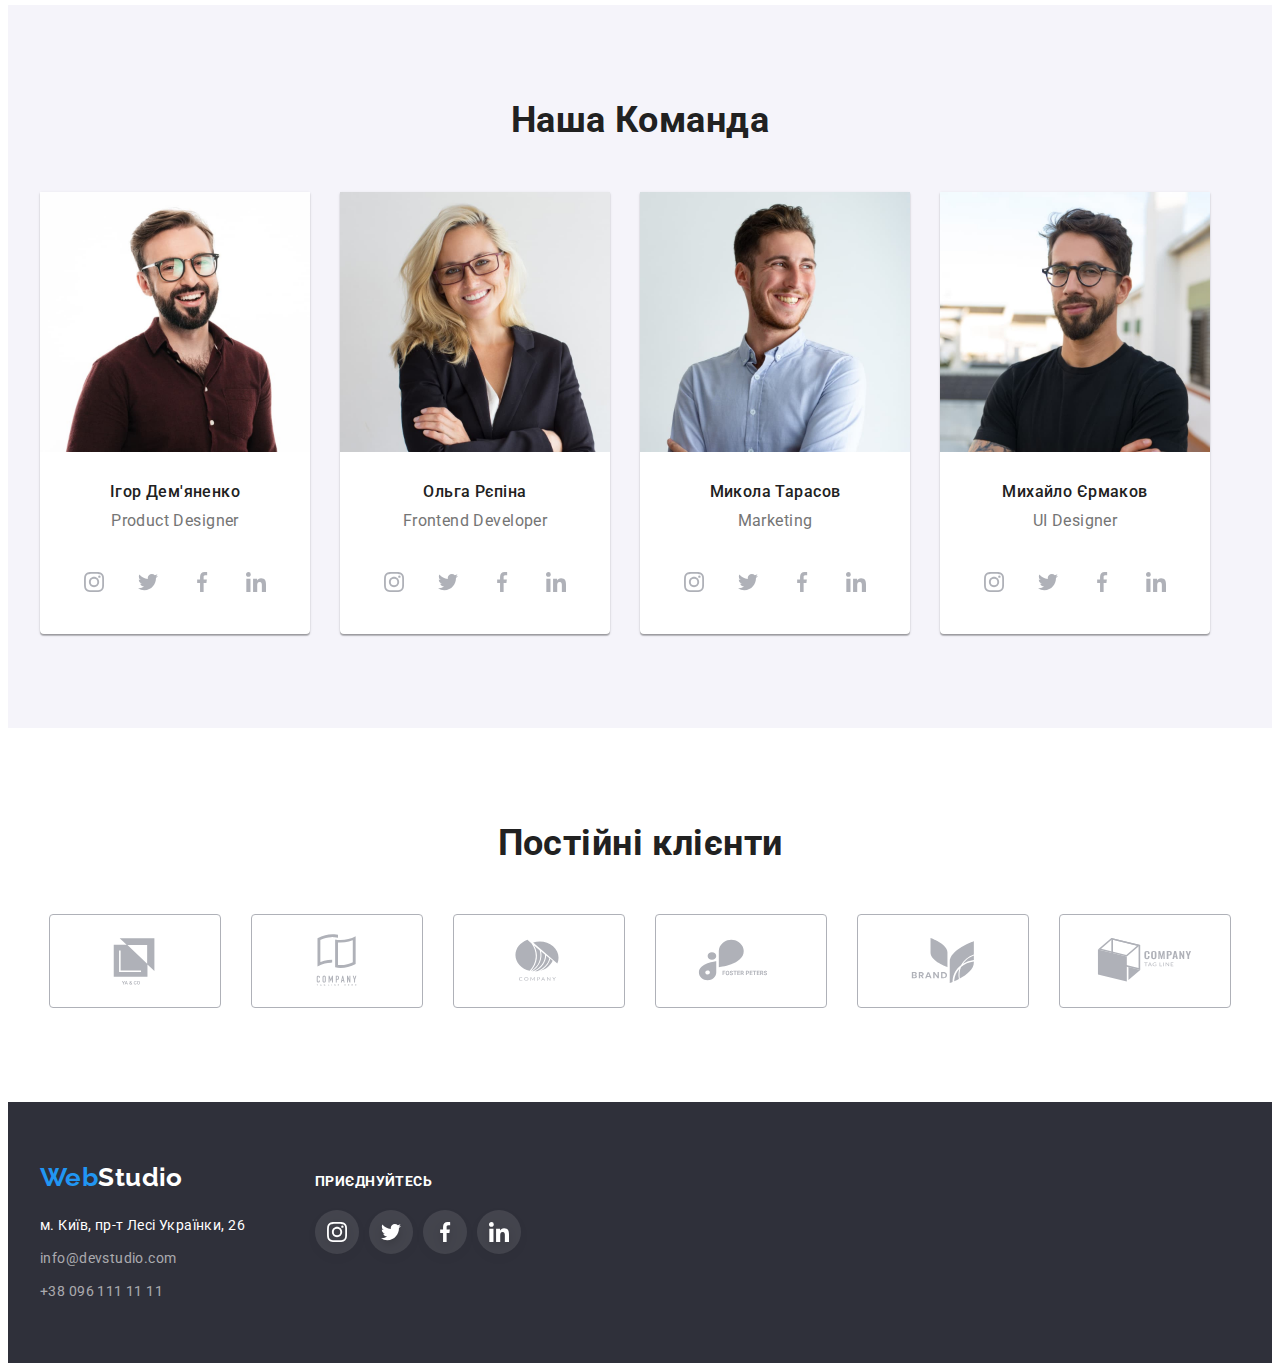
==== commit f059e28c: "Changed" ====
--- a/index.html
+++ b/index.html
@@ -390,7 +390,7 @@
     <footer class="footer">
       <div class="container footer-container">
         <div>
-        <a class="logo" href="./index.html"
+        <a class="logo-footer" href="./index.html"
           >Web<span class="logo-accent">Studio</span></a>
         <address>
           <ul class="contacts-list">
--- a/css/styles.css
+++ b/css/styles.css
@@ -37,7 +37,6 @@
 }
 
 .page {
-  background-color: var(--primary-bkgcolor);
   font-size: 14px;
   font-family: var(--main-font);
   letter-spacing: 0.03em;
@@ -263,7 +262,7 @@
 /*Features*/
 
 .features {
-  background-color: var(--primary-bkgcolor);
+
   padding-bottom: 0;
 }
 
@@ -315,10 +314,6 @@
 }
 
 /*Services*/
-
-.services {
-  background-color: var(--primary-bkgcolor);
-}
 
 .section-title {
   font-weight: 700;
@@ -387,7 +382,7 @@
 .social-links {
   width: 44px;
   height: 44px;
-  background-color: var(--primary-bkgcolor);
+  background-color: var(--hero-color) ;
   border-radius: 50%;
   display: flex;
   align-items: center;
@@ -411,10 +406,6 @@
   display: flex;
   gap: 30px;
   justify-content: center;
-}
-
-.clients {
-  background-color: var(--primary-bkgcolor);
 }
 
 .clients-icon {
@@ -446,6 +437,20 @@
   padding-bottom: 60px;
 }
 
+
+.logo-footer {
+  font-style: Bold;
+    font-size: 26px;
+    font-weight: 700;
+    color: var(--link-active);
+    text-decoration: none;
+    font-family: var(--logo-font);
+    line-height: 1.19;
+    display: block;
+    align-items: center;
+    margin-bottom: 20px;
+
+}
 .logo-accent {
   color: var(--hero-color);
   font-family: var(--logo-font);
@@ -557,6 +562,16 @@
   padding: 20px 24px 20px 24px;
 }
 
+.portfolio-link:hover,
+.portfolio-link:focus {
+  filter: drop-shadow(0px 4px 4px rgba(0, 0, 0, 0.25));
+}
+
+.portfolio-link {
+  display: block;
+  text-decoration: none;
+}
+
 .project-name {
   font-size: 18px;
   font-weight: 700;
